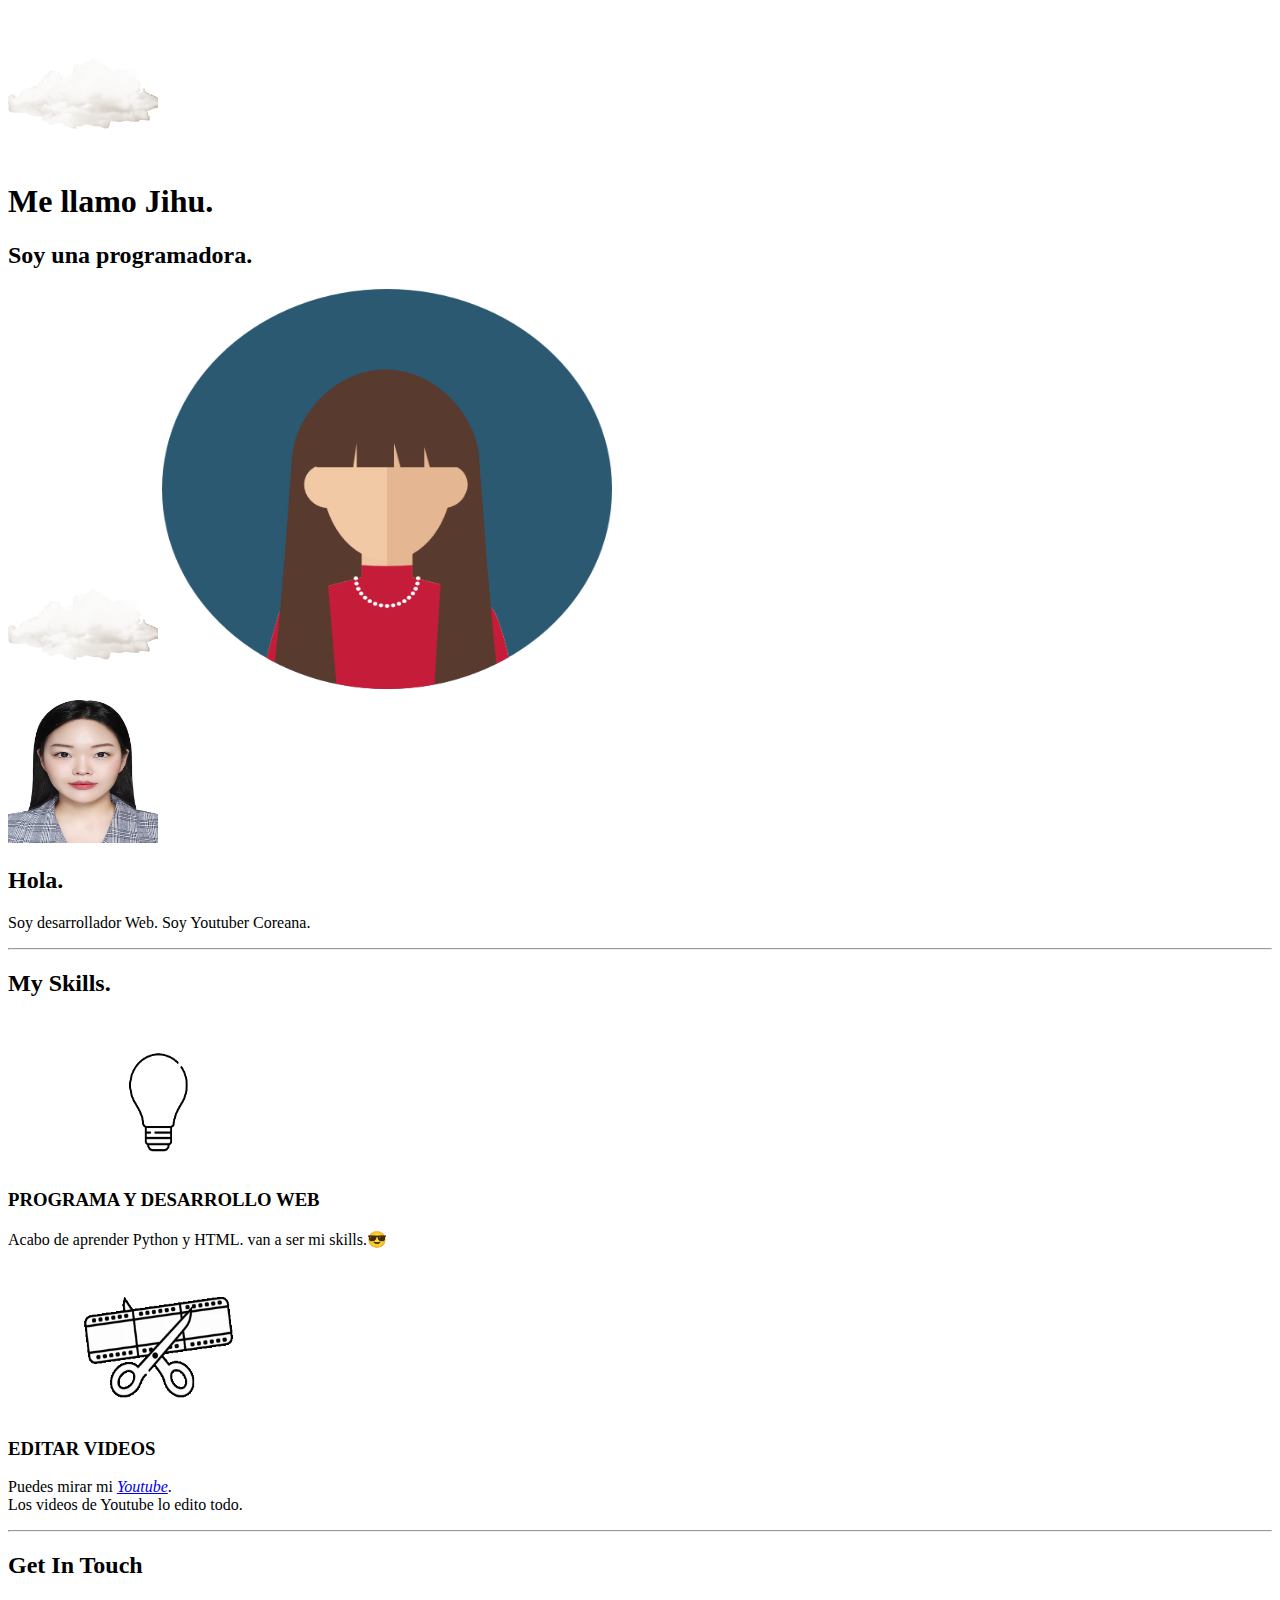
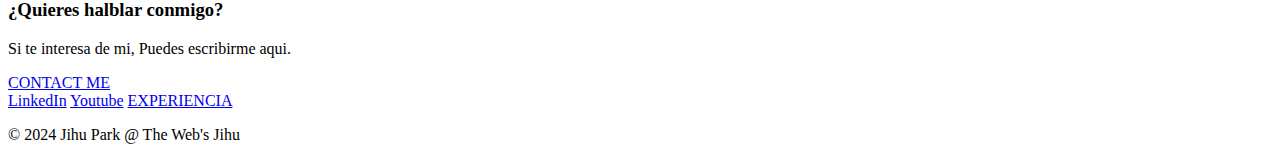
==== index.html @ 263d911e "Add files via upload" ====
<!DOCTYPE html>
<html lang="en">
<head>
    <meta charset="UTF-8">
    <title>JIHU PARK</title>
    <link rel="stylesheet" type="text/css" href="C:\Users\A\Documents\0지후jihu\python\python 100일\4Web_Development_웹개발\3CSS - My site\CSS\styles.css">
    <link rel="icon" href="C:\Users\A\Documents\0지후jihu\python\python 100일\4Web_Development_웹개발\3CSS - My site\favicon.ico">
    <link href="https://fonts.googleapis.com/css2?family=Merriweather:ital,wght@0,300;0,400;0,700;0,900;1,300;1,400;1,700;1,900&family=Montserrat:ital,wght@0,100..900;1,100..900&family=Sacramento&display=swap" rel="stylesheet">
</head>
<body> 
    <div class="top-container">
        <img class="top-cloud" src="image/pngegg.png" alt="cloud" width="150", height="150">
        <h1>Me llamo Jihu.</h1>
        <h2 class="programadora">Soy una <span class="pro">pro</span>gramadora.</h2>
        <img class="bottom-cloud" src="image/pngegg.png" alt="cloud" width="150", height="150">
        <img class="bansai" src="image/woman.png" alt="bonsai" width="450", height="400">
    </div>

    <div class="middle-container">
        <div class="profile">
            <img class="jihu" src="image/jihu_profile_picture.jpeg" alt="jihu" width="150", height="150">
            <h2>Hola.</h2>
            <p class="pp">Soy desarrollador Web. Soy Youtuber Coreana.</p>
        </div>
        <hr>
        <div class="skills">
            <h2>My Skills.</h2>
            <div class="skill-row">
            <img class="luz" src="image/luz.png" alt="" width="300", height="150">
            <h3>PROGRAMA Y DESARROLLO WEB</h3>
            <p>Acabo de aprender Python y HTML. van a ser mi skills.😎</p>
            </div>
            <div class="skill-row">
            <img class="edit" src="image/editar.png" alt="" width="300", height="150">
            <h3>EDITAR VIDEOS</h3>
            <p>Puedes mirar mi <a href="https://youtube.com/@spainesay?si=Jx3rRYBaCbZ90MNY"><em>Youtube</em></a>.<br>
            Los videos de Youtube lo edito todo.</p>
            </div>
        </div>
        <hr>
        <div class="contact-me">
            <h2>Get In Touch</h2>
            <h3>¿Quieres halblar conmigo?</h3>
            <p class="pp">Si te interesa de mi, Puedes escribirme aqui.</p>
            <a class="btn" href="mailto:name@email.com">CONTACT ME</a>
        </div>
    </div>


    <div class="bottom-container">
    <a class="footer-link" href="https://www.linkedin.com/">LinkedIn</a>
    <a class="footer-link" href="https://youtube.com/@spainesay?si=Jx3rRYBaCbZ90MNY">Youtube</a>
    <a class="footer-link" href="file:///C:/Users/A/Documents/0%EC%A7%80%ED%9B%84jihu/python/python%20100%EC%9D%BC/4Web_Development_%EC%9B%B9%EA%B0%9C%EB%B0%9C/3CSS%20-%20My%20site/experiencia_laboral.html">EXPERIENCIA</a>
    <p class="name">© 2024 Jihu Park @ The Web's Jihu</p>
    </div>


</body>
</html>
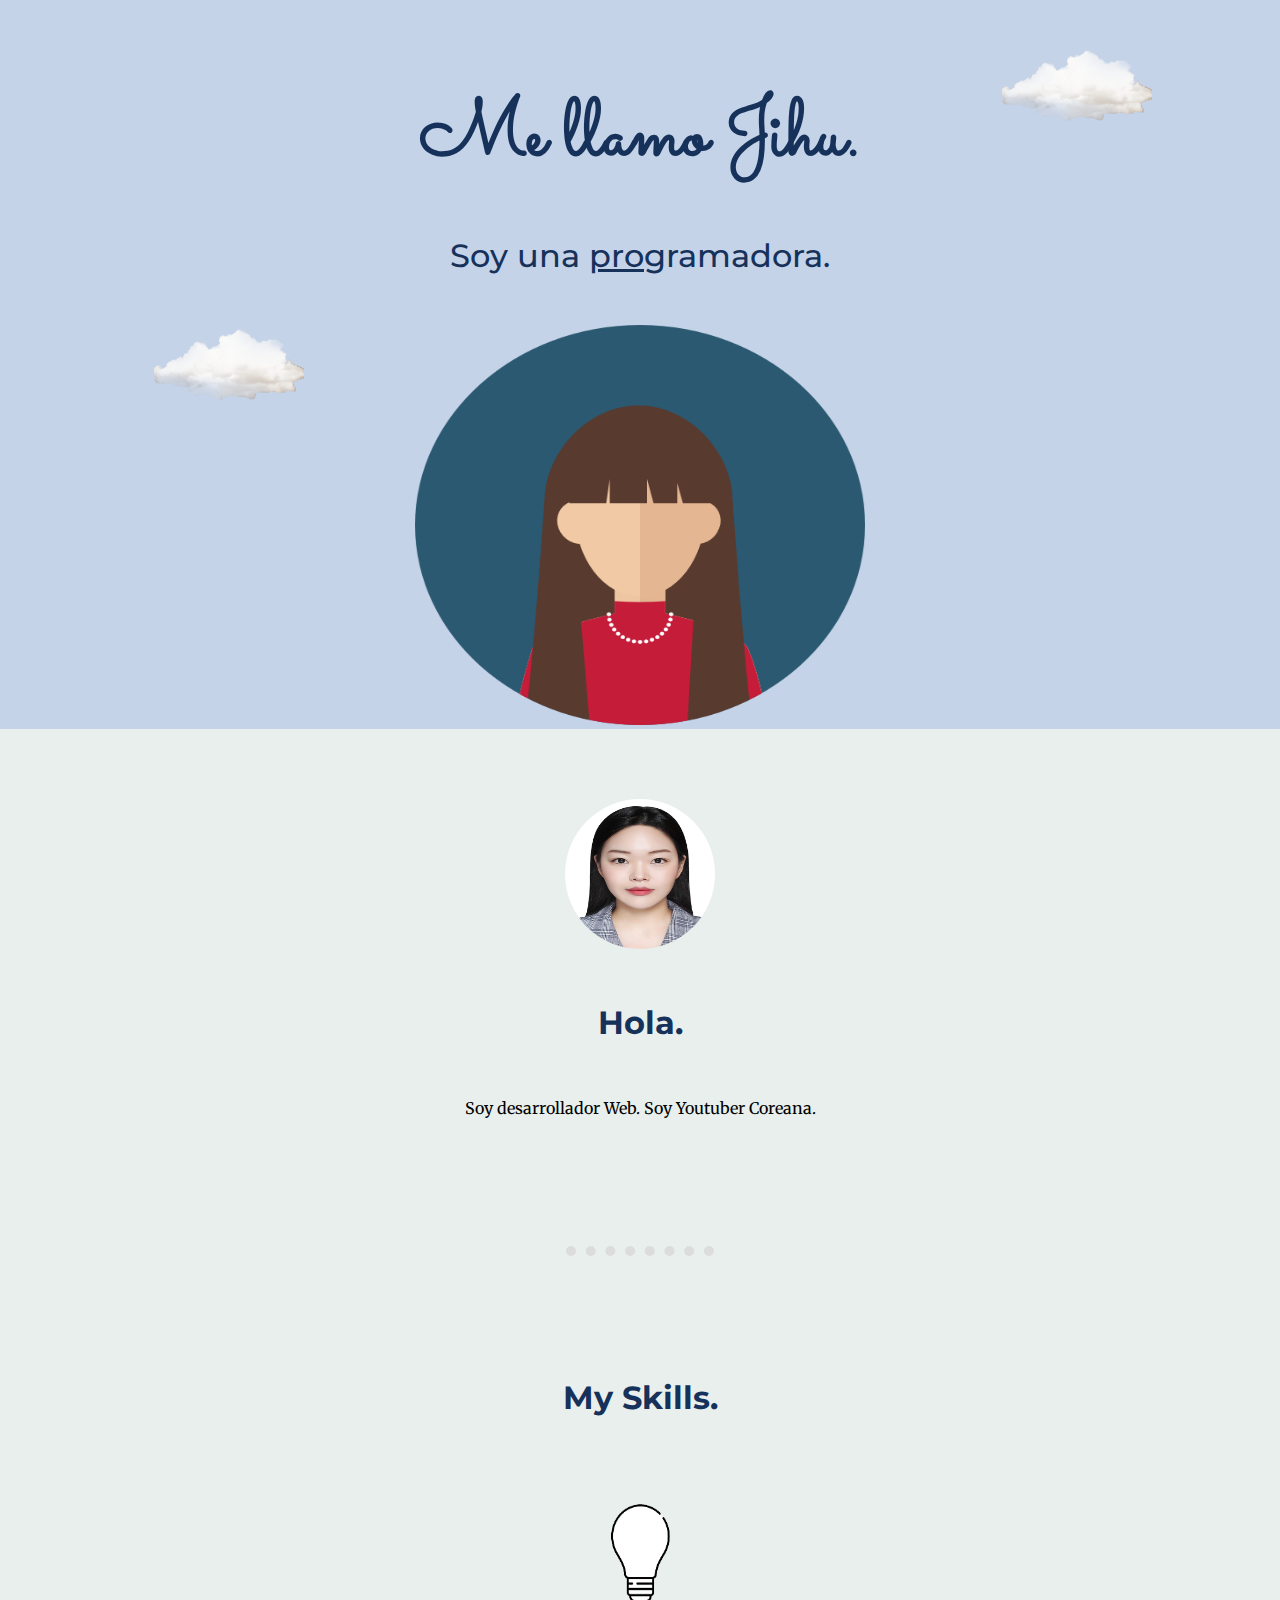
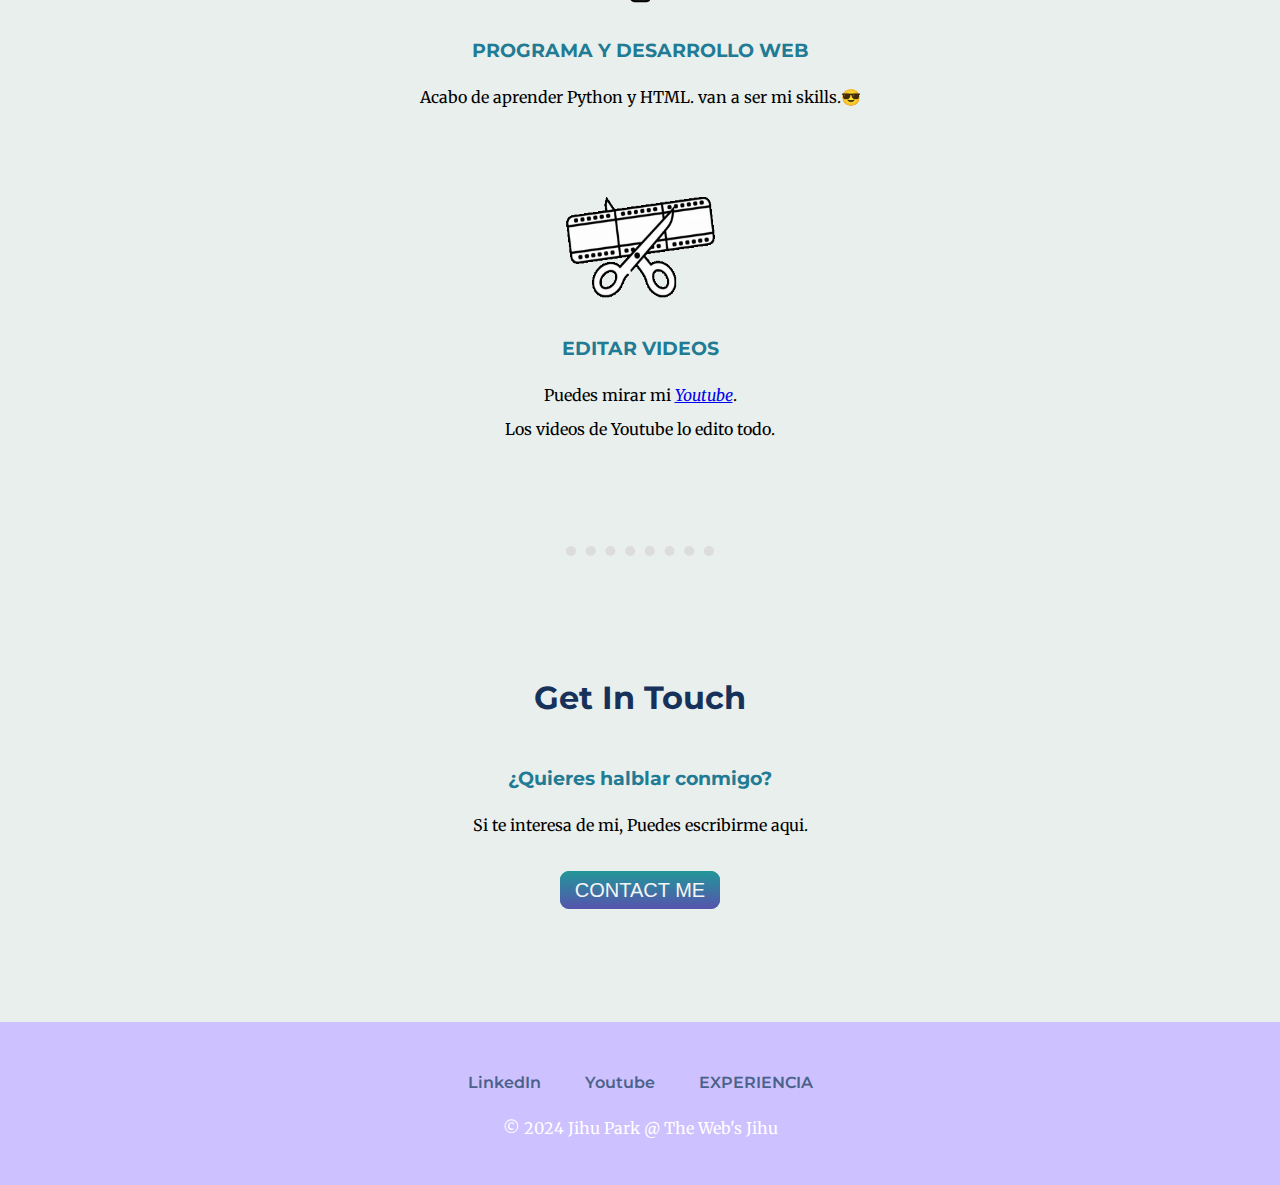
==== commit 01a71e2e: "Add files via upload" ====
--- a/index.html
+++ b/index.html
@@ -3,22 +3,179 @@
 <head>
     <meta charset="UTF-8">
     <title>JIHU PARK</title>
-    <link rel="stylesheet" type="text/css" href="C:\Users\A\Documents\0지후jihu\python\python 100일\4Web_Development_웹개발\3CSS - My site\CSS\styles.css">
-    <link rel="icon" href="C:\Users\A\Documents\0지후jihu\python\python 100일\4Web_Development_웹개발\3CSS - My site\favicon.ico">
+    <link rel="stylesheet" type="text/css" href="C:\Users\A\Documents\0지후jihu\python\python 100일\1Python_visual_중급\Día44\3CSS - My site\styles.css">
+    <link rel="icon" href="C:\Users\A\Documents\0지후jihu\python\python 100일\1Python_visual_중급\Día44\3CSS - My site\favicon.ico">
     <link href="https://fonts.googleapis.com/css2?family=Merriweather:ital,wght@0,300;0,400;0,700;0,900;1,300;1,400;1,700;1,900&family=Montserrat:ital,wght@0,100..900;1,100..900&family=Sacramento&display=swap" rel="stylesheet">
+    <style>
+        html {
+            margin: 0;
+        }
+
+        body {
+            margin: 0;
+            text-align: center;
+            font-family: "Merriweather", serif;
+            background-color: #E9EFEC;
+        }
+
+        h1 {
+            font-size: 5rem; /* 폰트 100% = 16px = 1em*/
+            color: #16325B;
+            margin: 10px auto 40px auto; /* 마진 상단 여백 0*/
+            /*width: 10%;
+            /*margin: 0 auto 0 auto; 하단 여백 0, 왼쪽 여백 0*/
+            /*margin: 0 auto;  */
+            font-family: "Sacramento", serif;
+            /*line-height: 2;*/
+        }
+
+        h2 {
+            margin: auto auto 30px auto;
+            font-size: 2rem; /* 폰트 40px = 2.5em(40px나누기 16px)*/
+            font-family: "Montserrat", serif;
+            color: #16325B;
+            margin: 50px auto 50px auto;
+        }
+
+        h3 {
+            color: #227B94;
+            font-family: "Montserrat", serif;
+        }
+
+        p {
+            line-height: 210%;
+        }
+
+        .top-container {
+            background-color: #C5D3E8;
+            position: relative;
+            padding-top: 70px;
+            
+        }
+
+        .programadora {
+            margin-top: 0;
+            margin-bottom: 50px;
+            font-weight: 500;
+            
+        }
+
+        .jihu {
+            border-radius: 50%;
+            margin: 70px auto 0 auto;
+        }
+
+        .pro {
+            text-decoration: underline;
+        }
+
+        .top-cloud {
+            position: absolute;
+            right: 10%;
+            top: 0px;
+        }
+
+        .bottom-cloud {
+            position: absolute;
+            left: 12%;
+            bottom: 300px;
+        }
+
+        .middle-container {
+            background-color: #E9EFEC;
+            
+        }
+
+        .bottom-container {
+            padding: 50px 0 30px;
+            background-color: #CDC1FF;
+            
+        }
+
+        .footer-link {
+            color: #4A628A;
+            margin: 40px 20px 50px 20px;
+            font-family: "Montserrat", serif;
+            font-weight: 600;
+            text-decoration: none;
+            font-size: 1rem;
+        }
+
+        .skill-row {
+            width: 50%;
+            margin: auto auto 50px auto;
+        }
+
+        .contact-me {
+            width: 50%;
+            margin: auto;
+            padding-bottom: 120px;
+        }
+
+        .pp {
+            padding-bottom: 20px;
+        }
+
+        .name {
+            margin: 20px auto 10px auto;
+            color: #ffffff;
+        }
+
+        .btn {
+            background: #229799;
+            background-image: -webkit-linear-gradient(top, #229799, #5653ad);
+            background-image: -moz-linear-gradient(top, #229799, #5653ad);
+            background-image: -ms-linear-gradient(top, #229799, #5653ad);
+            background-image: -o-linear-gradient(top, #229799, #5653ad);
+            background-image: linear-gradient(to bottom, #229799, #5653ad);
+            -webkit-border-radius: 9;
+            -moz-border-radius: 9;
+            border-radius: 9px;
+            font-family: Arial;
+            color: #F5F5F5;
+            font-size: 20px;
+            padding: 8px 15px 8px 15px;
+            text-decoration: none;
+            }
+            
+            .btn:hover {
+            background: #0D7C66;
+            background-image: -webkit-linear-gradient(top, #0D7C66, #41B3A2);
+            background-image: -moz-linear-gradient(top, #0D7C66, #41B3A2);
+            background-image: -ms-linear-gradient(top, #0D7C66, #41B3A2);
+            background-image: -o-linear-gradient(top, #0D7C66, #41B3A2);
+            background-image: linear-gradient(to bottom, #0D7C66, #41B3A2);
+            text-decoration: none;
+            }
+
+
+        hr {
+            margin: 100px auto 100px auto;
+            background-color: none;
+            border-style: none;
+            border-top-style: dotted;
+            border-color: gainsboro;
+            border-width: 10px;
+            height: 2px;
+            width: 10%;
+            padding: 10px;
+        }
+
+    </style>
+
 </head>
 <body> 
     <div class="top-container">
-        <img class="top-cloud" src="image/pngegg.png" alt="cloud" width="150", height="150">
+        <img class="top-cloud" src="pngegg.png" alt="cloud" width="150", height="150">
         <h1>Me llamo Jihu.</h1>
         <h2 class="programadora">Soy una <span class="pro">pro</span>gramadora.</h2>
-        <img class="bottom-cloud" src="image/pngegg.png" alt="cloud" width="150", height="150">
-        <img class="bansai" src="image/woman.png" alt="bonsai" width="450", height="400">
+        <img class="bottom-cloud" src="pngegg.png" alt="cloud" width="150", height="150">
+        <img class="bansai" src="woman.png" alt="bonsai" width="450", height="400">
     </div>
 
     <div class="middle-container">
         <div class="profile">
-            <img class="jihu" src="image/jihu_profile_picture.jpeg" alt="jihu" width="150", height="150">
+            <img class="jihu" src="jihu_profile_picture.jpeg" alt="jihu" width="150", height="150">
             <h2>Hola.</h2>
             <p class="pp">Soy desarrollador Web. Soy Youtuber Coreana.</p>
         </div>
@@ -26,12 +183,12 @@
         <div class="skills">
             <h2>My Skills.</h2>
             <div class="skill-row">
-            <img class="luz" src="image/luz.png" alt="" width="300", height="150">
+            <img class="luz" src="luz.png" alt="" width="300", height="150">
             <h3>PROGRAMA Y DESARROLLO WEB</h3>
             <p>Acabo de aprender Python y HTML. van a ser mi skills.😎</p>
             </div>
             <div class="skill-row">
-            <img class="edit" src="image/editar.png" alt="" width="300", height="150">
+            <img class="edit" src="editar.png" alt="" width="300", height="150">
             <h3>EDITAR VIDEOS</h3>
             <p>Puedes mirar mi <a href="https://youtube.com/@spainesay?si=Jx3rRYBaCbZ90MNY"><em>Youtube</em></a>.<br>
             Los videos de Youtube lo edito todo.</p>
@@ -50,7 +207,7 @@
     <div class="bottom-container">
     <a class="footer-link" href="https://www.linkedin.com/">LinkedIn</a>
     <a class="footer-link" href="https://youtube.com/@spainesay?si=Jx3rRYBaCbZ90MNY">Youtube</a>
-    <a class="footer-link" href="file:///C:/Users/A/Documents/0%EC%A7%80%ED%9B%84jihu/python/python%20100%EC%9D%BC/4Web_Development_%EC%9B%B9%EA%B0%9C%EB%B0%9C/3CSS%20-%20My%20site/experiencia_laboral.html">EXPERIENCIA</a>
+    <a class="footer-link" href="experiencia_laboral.html">EXPERIENCIA</a>
     <p class="name">© 2024 Jihu Park @ The Web's Jihu</p>
     </div>
 
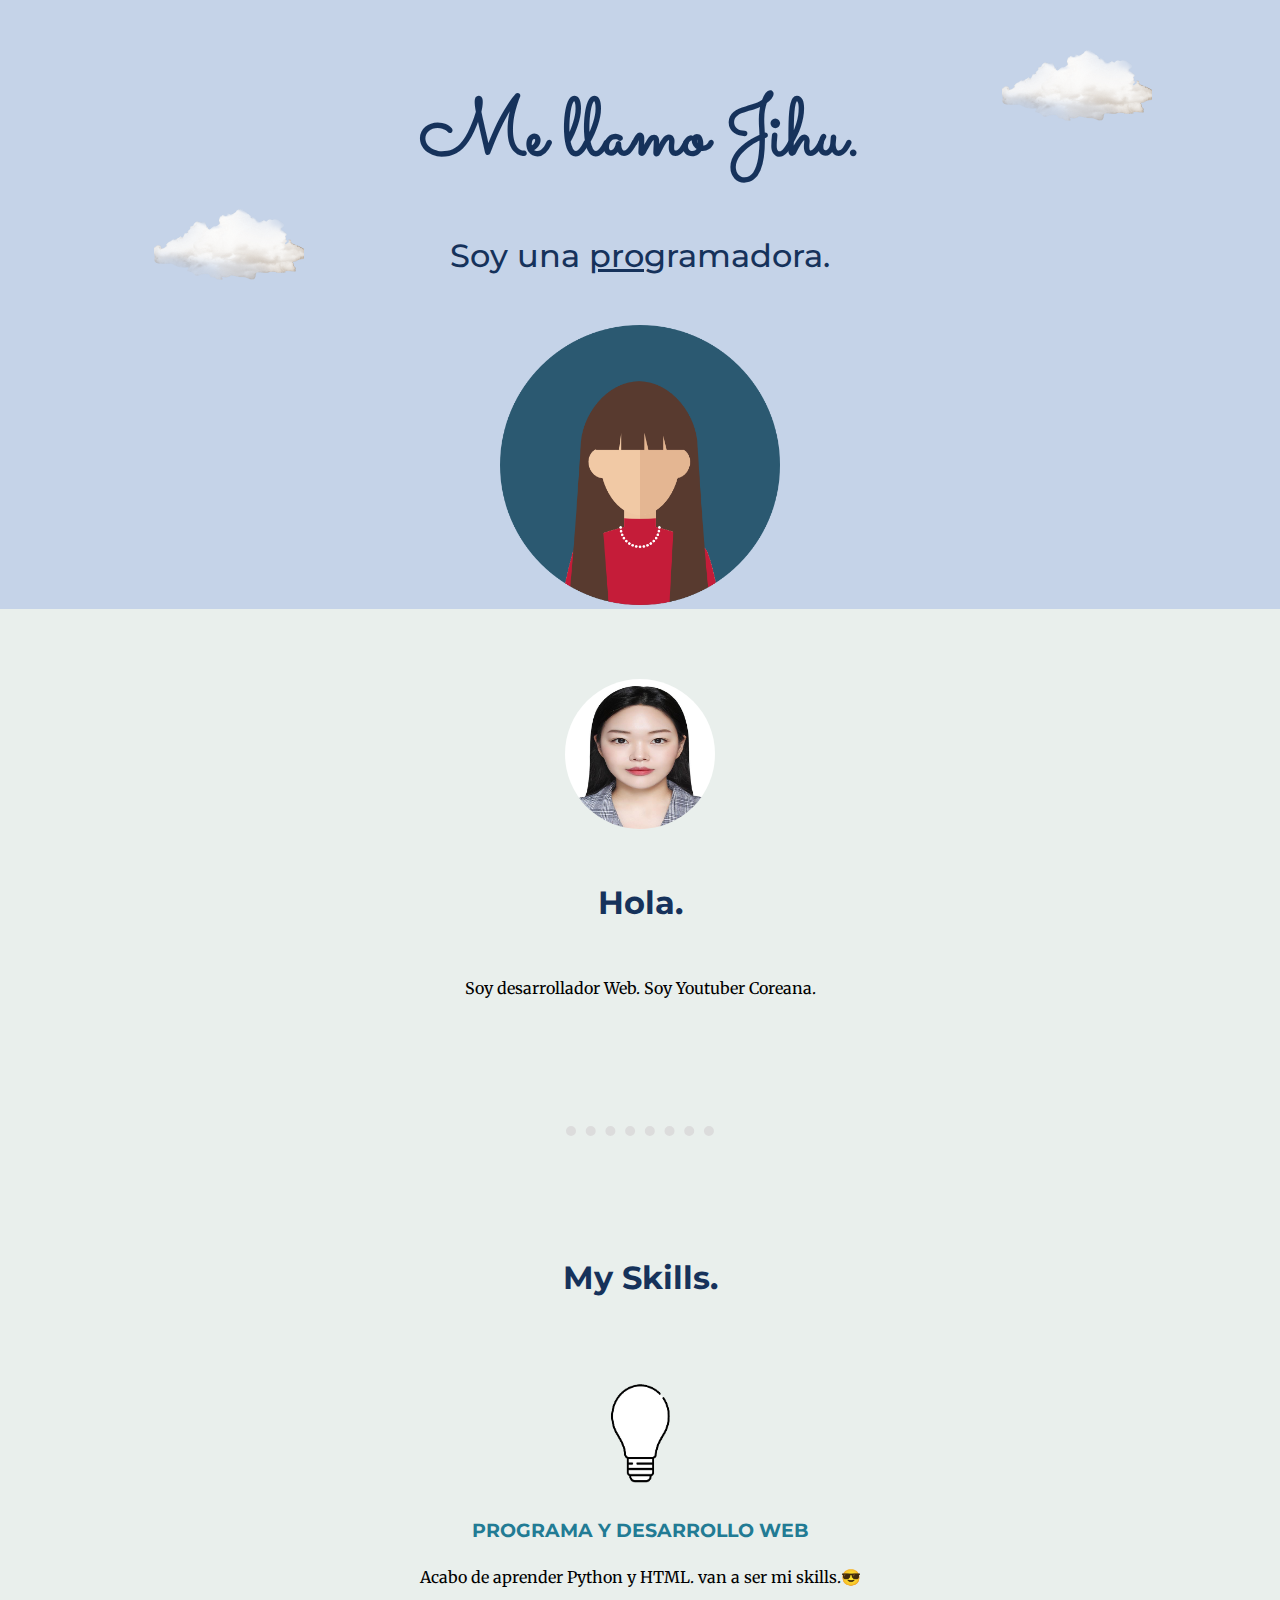
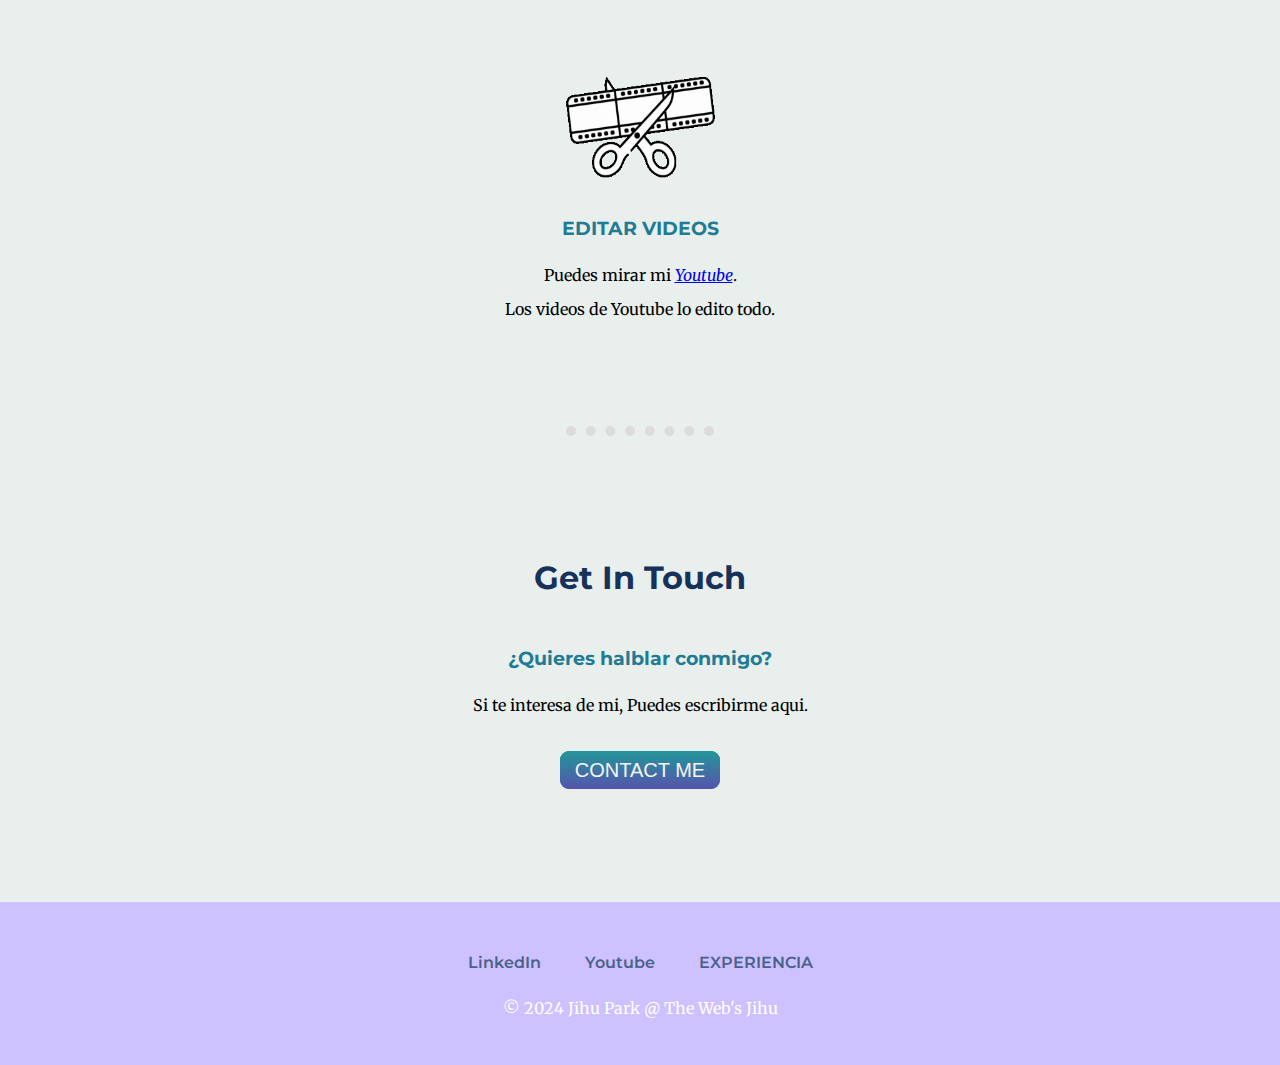
==== commit 578ef3c9: "Update index.html" ====
--- a/index.html
+++ b/index.html
@@ -170,7 +170,7 @@
         <h1>Me llamo Jihu.</h1>
         <h2 class="programadora">Soy una <span class="pro">pro</span>gramadora.</h2>
         <img class="bottom-cloud" src="pngegg.png" alt="cloud" width="150", height="150">
-        <img class="bansai" src="woman.png" alt="bonsai" width="450", height="400">
+        <img class="bansai" src="woman.png" alt="bonsai" width="280", height="280"">
     </div>
 
     <div class="middle-container">
@@ -213,4 +213,4 @@
 
 
 </body>
-</html>+</html>
